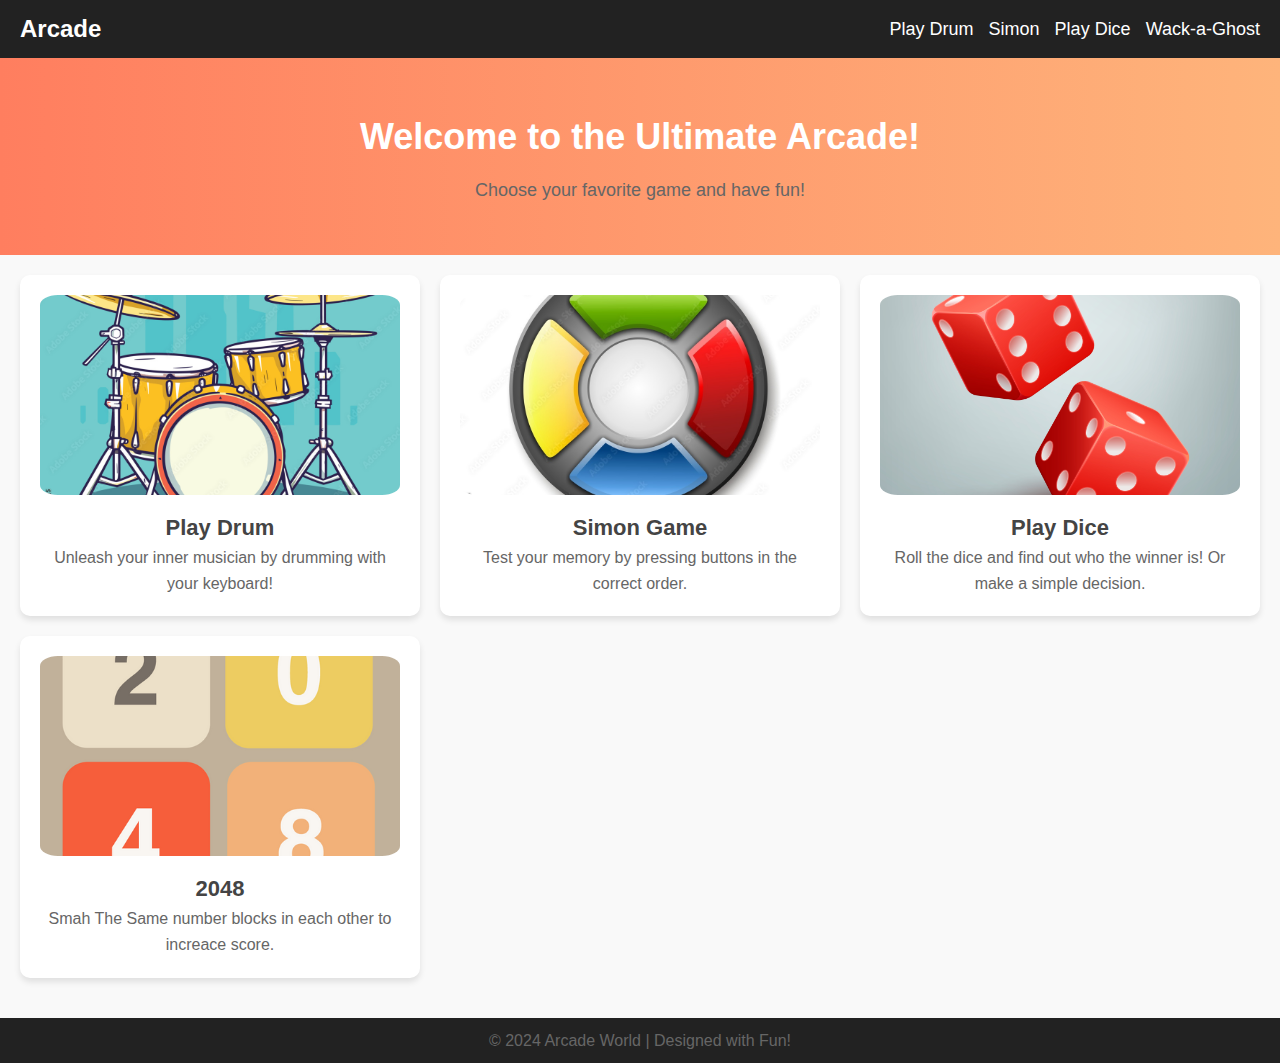
==== index.html @ 8354e4d5 "Add files via upload" ====
<!DOCTYPE html>
<html lang="en">
  <head>
    <meta charset="UTF-8" />
    <meta name="viewport" content="width=device-width, initial-scale=1.0" />
    <link rel="stylesheet" href="styles.css" />
    <title>Arcade</title>
  </head>
  <body>
    <nav class="navbar">
      <h1>Arcade</h1>
      <ul class="nav-links">
        <li><a href="#first">Play Drum</a></li>
        <li><a href="#second">Simon</a></li>
        <li><a href="#third">Play Dice</a></li>
        <li><a href="#fourth">Wack-a-Ghost</a></li>
      </ul>
    </nav>

    <header class="hero">
      <h2>Welcome to the Ultimate Arcade!</h2>
      <p>Choose your favorite game and have fun!</p>
    </header>

    <main>
      <div class="container">

        <!-- GMAE ONE: DRUM KIT -->
        <a href="./drum/drum.html">
          <div class="game" id="first">
            <div class="image drumGame"></div>
            <h3>Play Drum</h3>
            <p>Unleash your inner musician by drumming with your keyboard!</p>
          </div>
        </a>

        <!-- GAME TWO: SIMON -->
        <a href="./simon/simon.html"
          ><div class="game" id="second">
            <div class="image simonGame"></div>
            <h3>Simon Game</h3>
            <p>Test your memory by pressing buttons in the correct order.</p>
          </div>
        </a>

        <!-- GAME THREE: DICE ROLL -->
        <a href="./dice/dice.html">
          <div class="game" id="third">
            <div class="image diceGame"></div>
            <h3>Play Dice</h3>
            <p>Roll the dice and find out who the winner is! Or make a simple decision.</p>
          </div>
        </a>

        <!-- GAME FOUR: 2048 -->
        <a href="./2048/2048.html">
          <div class="game" id="forth">
            <div class="image Two048Game"></div>
            <h3>2048</h3>
            <p>Smah The Same number blocks in each other to increace score.</p>
          </div></a>
    </main>

    <footer class="footer">
      <p>&copy; 2024 Arcade World | Designed with Fun!</p>
    </footer>
  </body>
</html>
---- styles.css ----
/* Reset and Global Styles */
* {
  margin: 0;
  padding: 0;
  box-sizing: border-box;
  font-family: "Arial", sans-serif;
}

body {
  background-color: #f9f9f9;
  color: #333;
  line-height: 1.6;
}

/* To remove underlines from text */
a {
  text-decoration: none;
}

/* Navbar Styles */
.navbar {
  background-color: #222;
  color: #fff;
  display: flex;
  justify-content: space-between;
  align-items: center;
  padding: 10px 20px;
  position: sticky;
  top: 0;
  z-index: 1000;
}

.navbar h1 {
  font-size: 24px;
}

.nav-links {
  list-style: none;
  display: flex;
  gap: 15px;
}

.nav-links a {
  text-decoration: none;
  color: #fff;
  font-size: 18px;
  transition: color 0.3s;
}

.nav-links a:hover {
  color: #ff4081;
}

/* Hero Section */
.hero {
  text-align: center;
  background: linear-gradient(to right, #ff7e5f, #feb47b);
  color: white;
  padding: 50px 20px;
}

.hero h2 {
  font-size: 36px;
  margin-bottom: 10px;
}

.hero p {
  font-size: 18px;
}

/* Game Container */
.container {
  display: grid;
  grid-template-columns: repeat(auto-fit, minmax(300px, 1fr));
  gap: 20px;
  padding: 20px;
}

.game {
  background: white;
  border-radius: 10px;
  box-shadow: 0 4px 6px rgba(0, 0, 0, 0.1);
  padding: 20px;
  text-align: center;
  transition: transform 0.3s, box-shadow 0.3s;
}

.game:hover {
  transform: translateY(-5px);
  box-shadow: 0 8px 12px rgba(0, 0, 0, 0.2);
}

.image {
  height: 200px;
  width: 100%;
  border-radius: 5%;
  background-size: cover;
  background-position: center;
}

.drumGame {
  background-image: url("./images/DrumImage.jpg");
}

.simonGame {
  background-image: url("./images/SimonImage.jpg");
}

.diceGame {
  background-image: url("./images/DiceRollImage.jpg");
}

.ghostGame {
  background-image: url("./images/ghost.png");
}

.Two048Game {
  background-image: url("./images/2048Image.png");
}

h3 {
  margin-top: 15px;
  font-size: 22px;
  color: #444;
}

p {
  font-size: 16px;
  color: #666;
}

/* Footer */
.footer {
  text-align: center;
  background-color: #222;
  color: white;
  padding: 10px;
  margin-top: 20px;
}
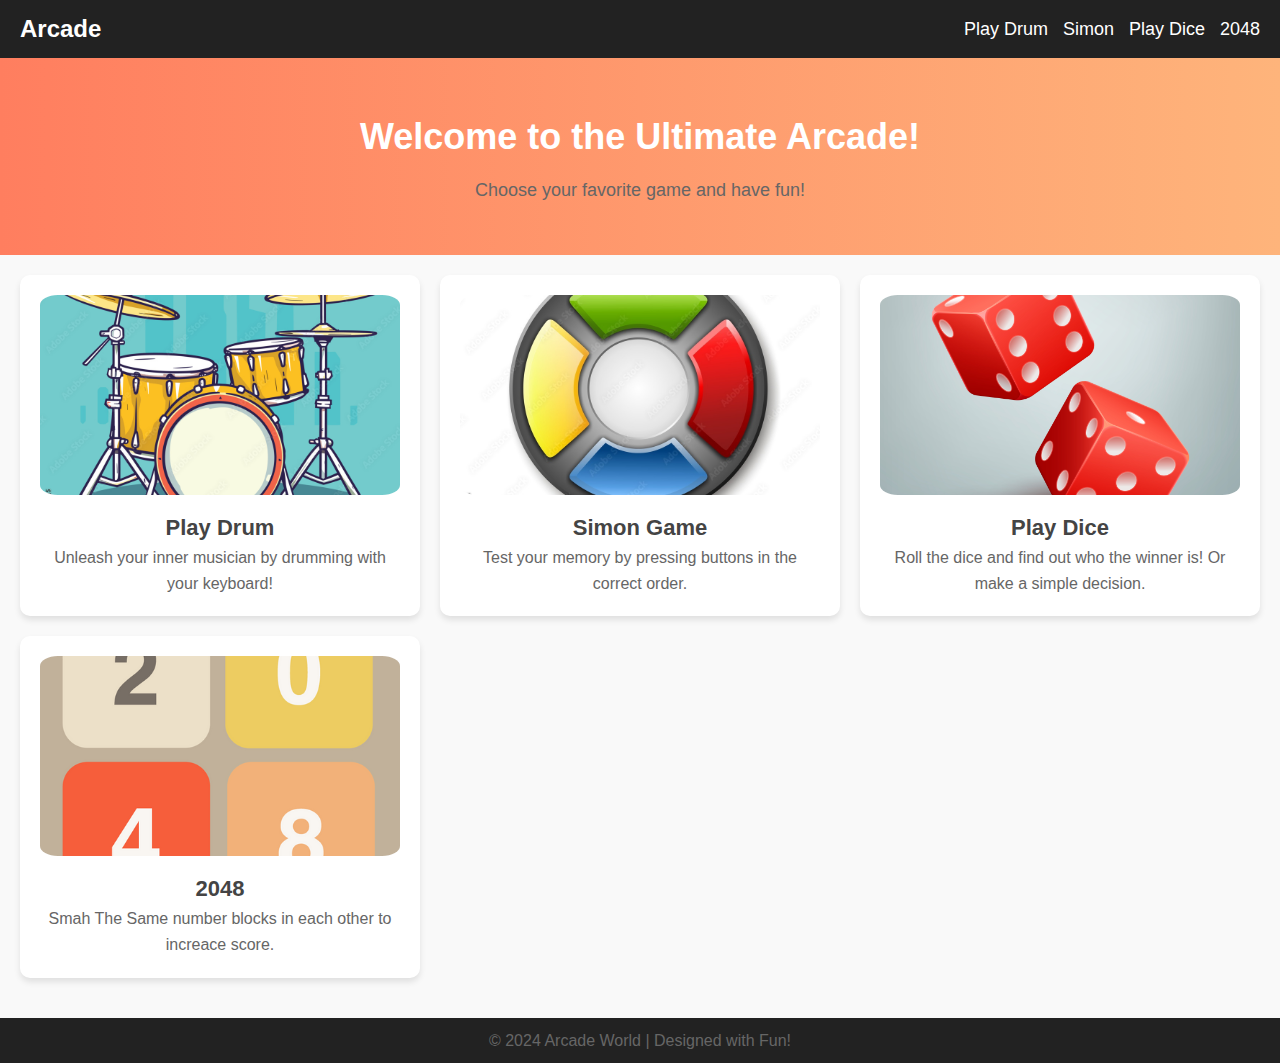
==== commit 014855bf: "In index.html changed nav ids from first-second to there name" ====
--- a/index.html
+++ b/index.html
@@ -10,10 +10,10 @@
     <nav class="navbar">
       <h1>Arcade</h1>
       <ul class="nav-links">
-        <li><a href="#first">Play Drum</a></li>
-        <li><a href="#second">Simon</a></li>
-        <li><a href="#third">Play Dice</a></li>
-        <li><a href="#fourth">Wack-a-Ghost</a></li>
+        <li><a href="#drum">Play Drum</a></li>
+        <li><a href="#simon">Simon</a></li>
+        <li><a href="#dice">Play Dice</a></li>
+        <li><a href="#2048">2048</a></li>
       </ul>
     </nav>
 
@@ -24,10 +24,9 @@
 
     <main>
       <div class="container">
-
         <!-- GMAE ONE: DRUM KIT -->
         <a href="./drum/drum.html">
-          <div class="game" id="first">
+          <div class="game" id="drum">
             <div class="image drumGame"></div>
             <h3>Play Drum</h3>
             <p>Unleash your inner musician by drumming with your keyboard!</p>
@@ -36,7 +35,7 @@
 
         <!-- GAME TWO: SIMON -->
         <a href="./simon/simon.html"
-          ><div class="game" id="second">
+          ><div class="game" id="simon">
             <div class="image simonGame"></div>
             <h3>Simon Game</h3>
             <p>Test your memory by pressing buttons in the correct order.</p>
@@ -45,20 +44,25 @@
 
         <!-- GAME THREE: DICE ROLL -->
         <a href="./dice/dice.html">
-          <div class="game" id="third">
+          <div class="game" id="dice">
             <div class="image diceGame"></div>
             <h3>Play Dice</h3>
-            <p>Roll the dice and find out who the winner is! Or make a simple decision.</p>
+            <p>
+              Roll the dice and find out who the winner is! Or make a simple
+              decision.
+            </p>
           </div>
         </a>
 
         <!-- GAME FOUR: 2048 -->
         <a href="./2048/2048.html">
-          <div class="game" id="forth">
+          <div class="game" id="2048">
             <div class="image Two048Game"></div>
             <h3>2048</h3>
             <p>Smah The Same number blocks in each other to increace score.</p>
-          </div></a>
+          </div>
+        </a>
+      </div>
     </main>
 
     <footer class="footer">
